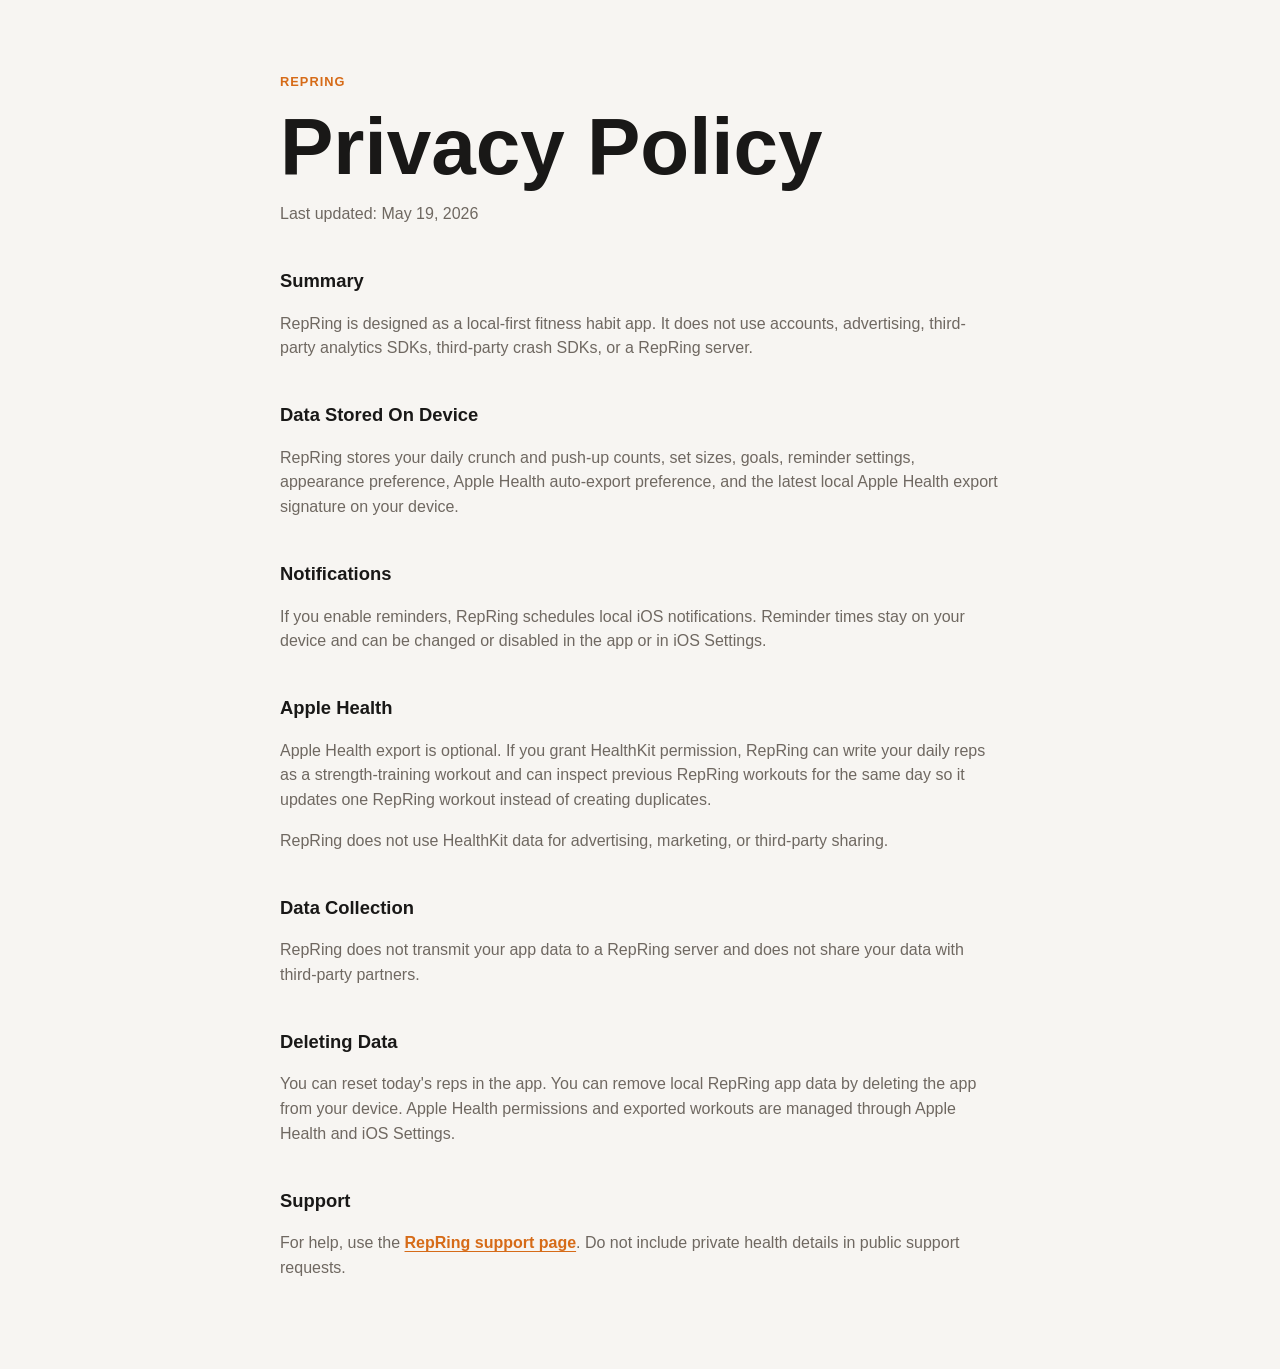
==== docs/privacy.html @ 7f8e96c2 "Implement first App Store release plan" ====
<!doctype html>
<html lang="en">
<head>
  <meta charset="utf-8">
  <meta name="viewport" content="width=device-width, initial-scale=1">
  <title>RepRing Privacy Policy</title>
  <link rel="stylesheet" href="styles.css">
</head>
<body>
  <main class="page prose">
    <p class="eyebrow">RepRing</p>
    <h1>Privacy Policy</h1>
    <p>Last updated: May 19, 2026</p>

    <h2>Summary</h2>
    <p>RepRing is designed as a local-first fitness habit app. It does not use accounts, advertising, third-party analytics SDKs, third-party crash SDKs, or a RepRing server.</p>

    <h2>Data Stored On Device</h2>
    <p>RepRing stores your daily crunch and push-up counts, set sizes, goals, reminder settings, appearance preference, Apple Health auto-export preference, and the latest local Apple Health export signature on your device.</p>

    <h2>Notifications</h2>
    <p>If you enable reminders, RepRing schedules local iOS notifications. Reminder times stay on your device and can be changed or disabled in the app or in iOS Settings.</p>

    <h2>Apple Health</h2>
    <p>Apple Health export is optional. If you grant HealthKit permission, RepRing can write your daily reps as a strength-training workout and can inspect previous RepRing workouts for the same day so it updates one RepRing workout instead of creating duplicates.</p>
    <p>RepRing does not use HealthKit data for advertising, marketing, or third-party sharing.</p>

    <h2>Data Collection</h2>
    <p>RepRing does not transmit your app data to a RepRing server and does not share your data with third-party partners.</p>

    <h2>Deleting Data</h2>
    <p>You can reset today's reps in the app. You can remove local RepRing app data by deleting the app from your device. Apple Health permissions and exported workouts are managed through Apple Health and iOS Settings.</p>

    <h2>Support</h2>
    <p>For help, use the <a href="support.html">RepRing support page</a>. Do not include private health details in public support requests.</p>
  </main>
</body>
</html>
---- docs/styles.css ----
:root {
  color-scheme: light dark;
  --bg: #f7f5f2;
  --fg: #191817;
  --muted: #6f6861;
  --line: #dad4cd;
  --accent: #d66b18;
}

@media (prefers-color-scheme: dark) {
  :root {
    --bg: #141312;
    --fg: #f4efe9;
    --muted: #b9ada2;
    --line: #38322d;
    --accent: #ff9b3d;
  }
}

* {
  box-sizing: border-box;
}

body {
  margin: 0;
  background: var(--bg);
  color: var(--fg);
  font-family: -apple-system, BlinkMacSystemFont, "Segoe UI", sans-serif;
  line-height: 1.55;
}

.page {
  width: min(720px, calc(100% - 40px));
  margin: 0 auto;
  padding: 72px 0;
}

.eyebrow {
  margin: 0 0 16px;
  color: var(--accent);
  font-size: 0.8rem;
  font-weight: 700;
  letter-spacing: 0.08em;
  text-transform: uppercase;
}

h1 {
  margin: 0;
  font-size: clamp(2.4rem, 7vw, 5rem);
  line-height: 0.98;
}

h2 {
  margin: 40px 0 10px;
  font-size: 1.15rem;
}

p,
li {
  color: var(--muted);
  font-size: 1rem;
}

.lead {
  max-width: 620px;
  margin-top: 24px;
  font-size: 1.2rem;
}

.links {
  display: flex;
  flex-wrap: wrap;
  gap: 12px;
  margin-top: 32px;
}

a {
  color: var(--accent);
  font-weight: 650;
  text-decoration-thickness: 0.08em;
  text-underline-offset: 0.18em;
}

.links a {
  border: 1px solid var(--line);
  border-radius: 8px;
  padding: 10px 14px;
  text-decoration: none;
}

.prose {
  max-width: 760px;
}
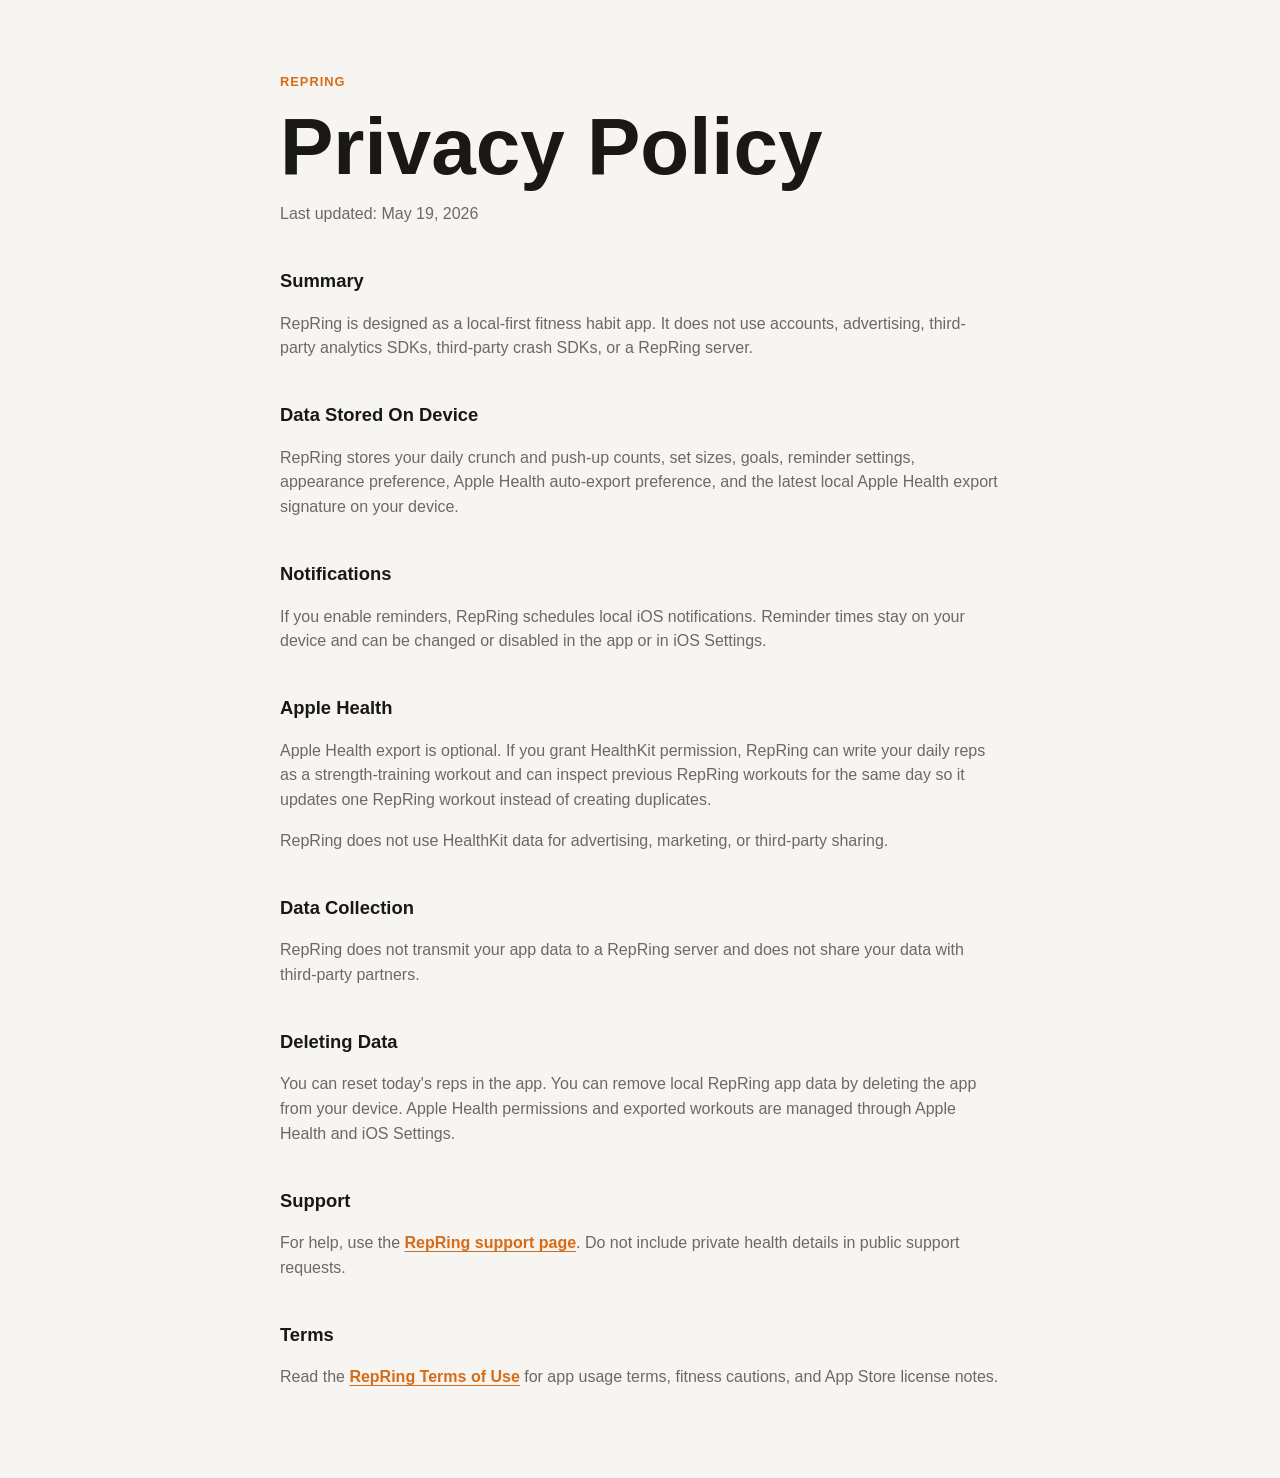
==== commit 1d992221: "Add v1 terms of use" ====
--- a/docs/privacy.html
+++ b/docs/privacy.html
@@ -33,6 +33,9 @@
 
     <h2>Support</h2>
     <p>For help, use the <a href="support.html">RepRing support page</a>. Do not include private health details in public support requests.</p>
+
+    <h2>Terms</h2>
+    <p>Read the <a href="terms.html">RepRing Terms of Use</a> for app usage terms, fitness cautions, and App Store license notes.</p>
   </main>
 </body>
 </html>
